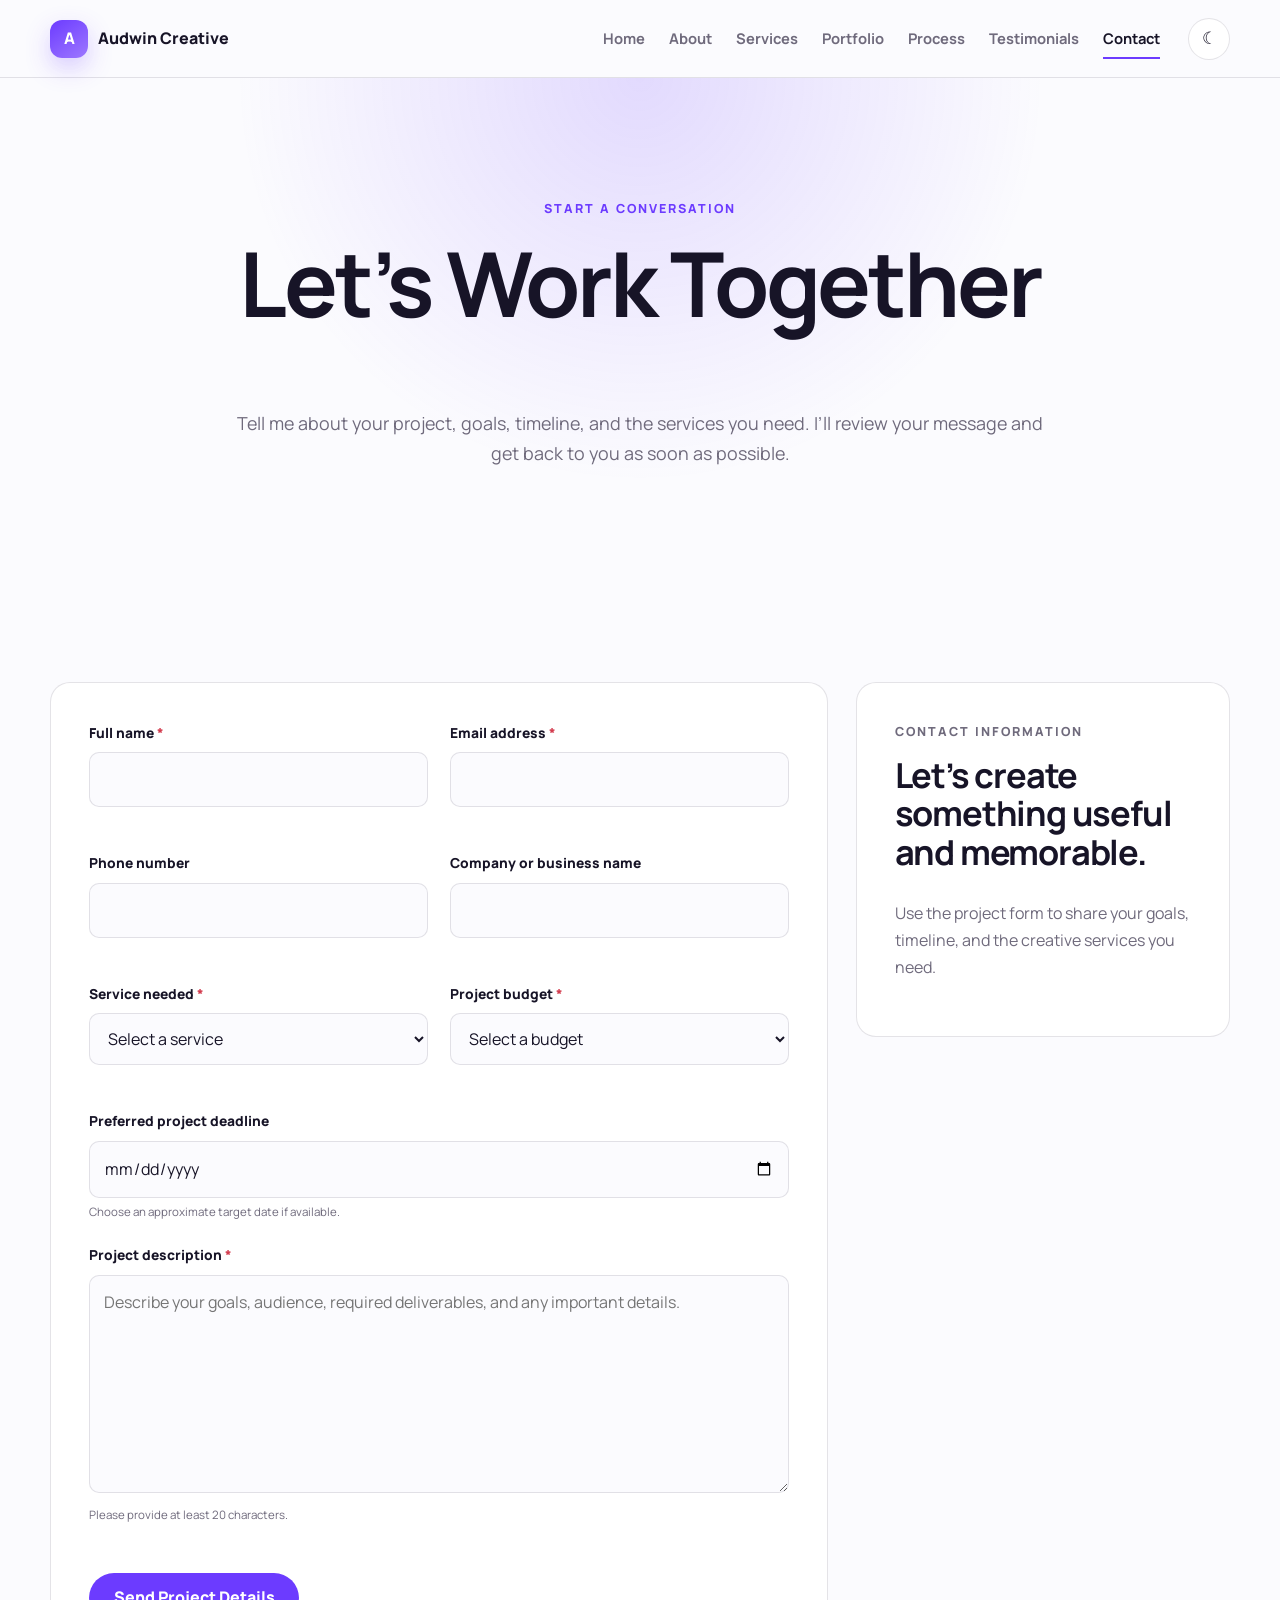
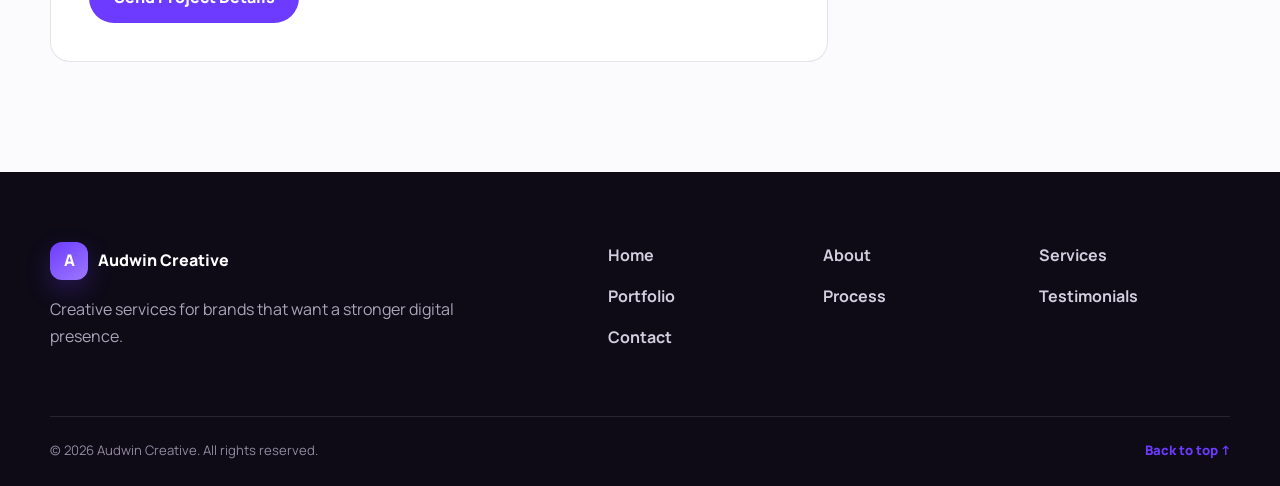
==== contact.html @ 1a660b97 "Add files via upload" ====
<!DOCTYPE html>

<html lang="en">
<head>
<meta charset="utf-8"/>
<meta content="width=device-width, initial-scale=1.0" name="viewport"/>
<meta content="Contact Audwin Mocorro for web development, WordPress, UI/UX design, graphic design, social media management or video editing projects." name="description"/>
<title>Contact Audwin Mocorro | Start a Creative Project</title>
<link href="https://fonts.googleapis.com" rel="preconnect"/>
<link crossorigin="" href="https://fonts.gstatic.com" rel="preconnect"/>
<link href="https://fonts.googleapis.com/css2?family=Manrope:wght@400;500;600;700;800&amp;family=Playfair+Display:wght@600;700&amp;display=swap" rel="stylesheet"/>
<link href="style.css" rel="stylesheet"/>
<script defer="" src="script.js"></script>
<meta content="index, follow, max-image-preview:large, max-snippet:-1, max-video-preview:-1" name="robots"/><link href="https://audwinportfolio.online/contact.html" rel="canonical"/><meta content="website" property="og:type"/><meta content="Audwin Mocorro Portfolio" property="og:site_name"/><meta content="Contact Audwin Mocorro | Start a Creative Project" property="og:title"/><meta content="Contact Audwin Mocorro for web development, WordPress, UI/UX design, graphic design, social media management or video editing projects." property="og:description"/><meta content="https://audwinportfolio.online/contact.html" property="og:url"/><meta content="summary_large_image" name="twitter:card"/><meta content="Contact Audwin Mocorro | Start a Creative Project" name="twitter:title"/><meta content="Contact Audwin Mocorro for web development, WordPress, UI/UX design, graphic design, social media management or video editing projects." name="twitter:description"/><script type="application/ld+json">{"@context": "https://schema.org", "@type": "WebPage", "name": "Contact Audwin Mocorro | Start a Creative Project", "description": "Contact Audwin Mocorro for web development, WordPress, UI/UX design, graphic design, social media management or video editing projects.", "url": "https://audwinportfolio.online/contact.html", "isPartOf": {"@type": "WebSite", "url": "https://audwinportfolio.online/", "name": "Audwin Mocorro Portfolio"}}</script></head>
<body data-page="contact">
<div aria-hidden="true" class="scroll-progress"><span></span></div>
<header class="site-header"><div class="container nav-wrap"><a class="brand" href="index.html"><span class="brand-mark">A</span><span>Audwin Creative</span></a><button aria-controls="site-navigation" aria-expanded="false" aria-label="Open navigation" class="nav-toggle" type="button"><span></span><span></span><span></span></button><nav aria-label="Primary navigation" class="site-nav" id="site-navigation"><a data-nav="home" href="index.html">Home</a><a href="index.html#about">About</a><a href="index.html#services">Services</a><a href="index.html#portfolio">Portfolio</a><a data-nav="process" href="process.html">Process</a><a data-nav="testimonials" href="testimonials.html">Testimonials</a><a data-nav="contact" href="contact.html">Contact</a></nav><button aria-label="Switch color theme" class="theme-toggle" type="button"><span aria-hidden="true" class="theme-icon">☾</span></button></div></header>
<main>
<section class="page-header page-enter"><div class="container narrow reveal"><p class="eyebrow">Start a Conversation</p><h1>Let’s Work Together</h1><p>Tell me about your project, goals, timeline, and the services you need. I’ll review your message and get back to you as soon as possible.</p></div></section>
<section class="section"><div class="container contact-layout">
<div class="card contact-form-card reveal">
<!-- Replace this form action with Formspree, EmailJS, your backend, or another form service -->
<form action="#" id="contact-form" method="post" novalidate="">
<div aria-live="polite" class="form-status" id="form-status" role="status"></div>
<div class="form-grid">
<div class="form-group"><label for="full-name">Full name <span aria-hidden="true">*</span></label><input aria-describedby="full-name-error" autocomplete="name" id="full-name" name="fullName" required="" type="text"/><small class="error-message" id="full-name-error"></small></div>
<div class="form-group"><label for="email">Email address <span aria-hidden="true">*</span></label><input aria-describedby="email-error" autocomplete="email" id="email" name="email" required="" type="email"/><small class="error-message" id="email-error"></small></div>
<div class="form-group"><label for="phone">Phone number</label><input aria-describedby="phone-error" autocomplete="tel" id="phone" name="phone" type="tel"/><small class="error-message" id="phone-error"></small></div>
<div class="form-group"><label for="company">Company or business name</label><input autocomplete="organization" id="company" name="company" type="text"/></div>
<div class="form-group"><label for="service">Service needed <span aria-hidden="true">*</span></label><select aria-describedby="service-error" id="service" name="service" required=""><option value="">Select a service</option><option>Web Development</option><option>UI/UX Design</option><option>Graphic Design</option><option>Social Media Management</option><option>Video Editing</option><option>Multiple Services</option><option>Other</option></select><small class="error-message" id="service-error"></small></div>
<div class="form-group"><label for="budget">Project budget <span aria-hidden="true">*</span></label><select aria-describedby="budget-error" id="budget" name="budget" required=""><option value="">Select a budget</option><option>Less than $500</option><option>$500–$1,000</option><option>$1,000–$2,500</option><option>$2,500–$5,000</option><option>More than $5,000</option><option>Not sure yet</option></select><small class="error-message" id="budget-error"></small></div>
<div class="form-group form-full"><label for="deadline">Preferred project deadline</label><input aria-describedby="deadline-help" id="deadline" name="deadline" type="date"/><small class="field-help" id="deadline-help">Choose an approximate target date if available.</small></div>
<div class="form-group form-full"><label for="description">Project description <span aria-hidden="true">*</span></label><textarea aria-describedby="description-error description-help" id="description" minlength="20" name="description" placeholder="Describe your goals, audience, required deliverables, and any important details." required="" rows="7"></textarea><small class="field-help" id="description-help">Please provide at least 20 characters.</small><small class="error-message" id="description-error"></small></div>
</div>
<button class="btn btn-primary submit-btn" type="submit"><span class="submit-label">Send Project Details</span><span aria-hidden="true" class="loading-label"><span class="spinner"></span> Sending...</span></button>
</form>
</div>
<aside class="card contact-panel reveal">
<p class="eyebrow">Contact Information</p><h2>Let’s create something useful and memorable.</h2><p>Use the project form to share your goals, timeline, and the creative services you need.</p>
<!-- Replace all dummy contact details below with your real information -->


</aside>
</div></section>
</main>
<footer class="site-footer"><div class="container footer-grid"><div><a class="brand footer-brand" href="index.html"><span class="brand-mark">A</span><span>Audwin Creative</span></a><p>Creative services for brands that want a stronger digital presence.</p></div><nav aria-label="Footer navigation" class="footer-links"><a href="index.html">Home</a><a href="index.html#about">About</a><a href="index.html#services">Services</a><a href="index.html#portfolio">Portfolio</a><a href="process.html">Process</a><a href="testimonials.html">Testimonials</a><a href="contact.html">Contact</a></nav></div><div class="container footer-bottom"><span>© <span data-current-year=""></span> Audwin Creative. All rights reserved.</span><a class="text-link" href="#top">Back to top ↑</a></div></footer>
<button aria-label="Scroll to top" class="scroll-top" type="button">↑</button>
</body>
</html>
---- style.css ----
:root {
  --bg: #fbfbfe;
  --surface: #ffffff;
  --surface-alt: #f2efff;
  --text: #171427;
  --muted: #6f6a7c;
  --primary: #6c3bff;
  --primary-dark: #4f22d6;
  --accent: #b9ff2c;
  --border: rgba(35, 28, 58, 0.12);
  --shadow: 0 22px 60px rgba(54, 36, 108, 0.12);
  --radius-sm: 12px;
  --radius: 20px;
  --radius-lg: 32px;
  --container: 1180px;
  --header-height: 78px;
  --transition: 220ms ease;
}

[data-theme="dark"] {
  /* Main colors */
  --bg: #0d0a17;
  --surface: #171222;
  --surface-alt: #211a32;

  /* Text colors */
  --text: #f8f6ff;
  --muted: #b9b2c9;

  /* Brand colors */
  --primary: #8b5cf6;
  --primary-dark: #7c3aed;
  --accent: #b9ff2c;

  /* Borders and shadows */
  --border: rgba(255, 255, 255, 0.12);
  --shadow: 0 24px 70px rgba(0, 0, 0, 0.45);

  color-scheme: dark;
}

* { box-sizing: border-box; }
html { scroll-behavior: smooth; scroll-padding-top: calc(var(--header-height) + 20px); }
body { margin: 0; font-family: "Manrope", sans-serif; color: var(--text); background: var(--bg); line-height: 1.7; transition: background var(--transition), color var(--transition); }
body.nav-open { overflow: hidden; }
img, video { display: block; max-width: 100%; }
a { color: inherit; text-decoration: none; }
button, input, select, textarea { font: inherit; }
button { cursor: pointer; }
h1, h2, h3, p { margin-top: 0; }
h1, h2 { letter-spacing: -0.035em; line-height: 1.12; }
h1 { font-size: clamp(3rem, 7vw, 6rem); }
h2 { font-size: clamp(2rem, 4vw, 3.7rem); }
h3 { line-height: 1.3; }

.visit-website-btn{
  display:inline-block;
  margin-top:15px;
  padding:12px 20px;
  background:#6c3bff;
  color:#fff;
  text-decoration:none;
  border-radius:8px;
  font-weight:600;
  transition:.3s;
}

.visit-website-btn:hover{
  background:#5a2fe0;
  transform:translateY(-2px);
}

.container { width: min(var(--container), calc(100% - 40px)); margin-inline: auto; }
.narrow { max-width: 830px; }
.section { padding: 110px 0; }
.section-muted { background: var(--surface-alt); }
.card { background: var(--surface); border: 1px solid var(--border); border-radius: var(--radius); box-shadow: var(--shadow); }
.eyebrow { margin-bottom: 14px; color: var(--primary); font-size: .78rem; font-weight: 800; letter-spacing: .16em; text-transform: uppercase; }
.section-heading { max-width: 760px; margin-bottom: 52px; }
.section-heading.centered { margin-inline: auto; text-align: center; }
.section-heading p:last-child { color: var(--muted); font-size: 1.05rem; }
.button-row { display: flex; gap: 14px; flex-wrap: wrap; margin-top: 32px; }
.btn { display: inline-flex; align-items: center; justify-content: center; min-height: 50px; padding: 0 22px; border: 1px solid transparent; border-radius: 999px; font-weight: 800; transition: transform var(--transition), background var(--transition), border var(--transition); }
.btn:hover { transform: translateY(-2px); }
.btn-primary { color: #fff; background: var(--primary); }
.btn-primary:hover { background: var(--primary-dark); }
.btn-secondary { background: var(--surface); border-color: var(--border); }
.btn-secondary:hover { border-color: var(--primary); }
.btn-light { color: #24164d; background: #fff; }
.text-link { color: var(--primary); font-weight: 800; }

.scroll-progress { position: fixed; inset: 0 0 auto; z-index: 1000; height: 3px; background: transparent; }
.scroll-progress span { display: block; width: 0; height: 100%; background: linear-gradient(90deg, var(--primary), var(--accent)); }
.site-header { position: sticky; top: 0; z-index: 900; height: var(--header-height); background: color-mix(in srgb, var(--bg) 87%, transparent); border-bottom: 1px solid var(--border); backdrop-filter: blur(18px); }
.nav-wrap { display: flex; align-items: center; height: 100%; gap: 28px; }
.brand { display: inline-flex; align-items: center; gap: 10px; font-weight: 800; white-space: nowrap; }
.brand-mark { display: grid; place-items: center; width: 38px; aspect-ratio: 1; color: #fff; background: linear-gradient(145deg, var(--primary), #9d78ff); border-radius: 12px; box-shadow: 0 10px 24px rgba(108, 59, 255, .25); }
.site-nav { display: flex; align-items: center; gap: 24px; margin-left: auto; }
.site-nav a { position: relative; color: var(--muted); font-size: .92rem; font-weight: 700; }
.site-nav a::after { content: ""; position: absolute; left: 0; right: 100%; bottom: -8px; height: 2px; background: var(--primary); transition: right var(--transition); }
.site-nav a:hover, .site-nav a.active { color: var(--text); }
.site-nav a:hover::after, .site-nav a.active::after { right: 0; }
.theme-toggle, .nav-toggle { display: grid; place-items: center; border: 1px solid var(--border); background: var(--surface); color: var(--text); }
.theme-toggle { width: 42px; height: 42px; border-radius: 50%; font-size: 1.05rem; }
.nav-toggle { display: none; width: 44px; height: 44px; margin-left: auto; border-radius: 12px; }
.nav-toggle span { width: 20px; height: 2px; margin: 2px 0; background: currentColor; transition: transform var(--transition), opacity var(--transition); }

.hero { min-height: calc(100vh - var(--header-height)); display: grid; align-items: center; overflow: hidden; }
.hero-grid { display: grid; grid-template-columns: 1.05fr .95fr; gap: 80px; align-items: center; }
.hero .hero-title { font-size: clamp(2.35rem, 5vw, 4.6rem); }
.hero .hero-title span { color: var(--primary); }
.hero-text { max-width: 680px; color: var(--muted); font-size: 1.12rem; }
.hero-stats { display: grid; grid-template-columns: repeat(3, 1fr); gap: 18px; margin-top: 44px; }
.hero-stats div { padding-top: 18px; border-top: 1px solid var(--border); }
.hero-stats strong, .hero-stats span { display: block; }
.hero-stats strong { font-size: 1.7rem; }
.hero-stats span { color: var(--muted); font-size: .82rem; }
.workspace-card { position: relative; padding: 15px; background: var(--surface); border: 1px solid var(--border); border-radius: var(--radius-lg); box-shadow: 0 40px 90px rgba(64, 37, 155, .22); transform: rotate(2deg); }
.workspace-top { display: flex; gap: 7px; padding: 4px 4px 14px; }
.workspace-top span { width: 9px; aspect-ratio: 1; border-radius: 50%; background: #d7d2e2; }
.workspace-screen { height: 520px; overflow: hidden; border-radius: 22px; background: #251750; }
.workspace-screen img { width: 100%; height: 100%; object-fit: cover; }
.floating-badge { position: absolute; padding: 10px 14px; color: #fff; background: #211641; border: 1px solid rgba(255,255,255,.15); border-radius: 999px; font-size: .78rem; font-weight: 800; box-shadow: var(--shadow); }
.badge-one { top: 17%; left: -38px; }.badge-two { top: 46%; right: -30px; }.badge-three { bottom: 12%; left: -22px; color: #251844; background: var(--accent); }

.split-layout { display: grid; grid-template-columns: .85fr 1.15fr; gap: 100px; align-items: start; }
.about-copy p { color: var(--muted); font-size: 1.08rem; }
.service-grid { display: grid; grid-template-columns: repeat(5, 1fr); gap: 18px; }
.service-card { padding: 28px; box-shadow: none; transition: transform var(--transition), box-shadow var(--transition); }
.service-card:hover { transform: translateY(-7px); box-shadow: var(--shadow); }
.service-icon { display: grid; place-items: center; width: 48px; height: 48px; margin-bottom: 48px; color: var(--primary); background: var(--surface-alt); border-radius: 14px; font-weight: 800; }
.service-card p { color: var(--muted); font-size: .9rem; }
.service-card a { color: var(--primary); font-size: .86rem; font-weight: 800; }

.portfolio-section { padding: 85px 0; border-bottom: 1px solid var(--border); }
.portfolio-section:last-child { border-bottom: 0; }
.portfolio-heading { display: flex; align-items: end; justify-content: space-between; gap: 30px; margin-bottom: 30px; }
.portfolio-heading p { max-width: 520px; color: var(--muted); }
.project-grid { display: grid; grid-template-columns: repeat(3, 1fr); gap: 24px; }
.project-card { overflow: hidden; box-shadow: none; }
.project-card[hidden] { display: none; }
.project-media { position: relative; aspect-ratio: 4/3; overflow: hidden; background: #e8e4f5; }
.project-media img, .project-media video { width: 100%; height: 100%; object-fit: cover; transition: transform .5s ease; }
.project-card:hover .project-media img { transform: scale(1.045); }
.play-overlay { position: absolute; inset: 0; display: grid; place-items: center; color: #fff; background: linear-gradient(transparent, rgba(0,0,0,.25)); font-size: 3rem; pointer-events: none; }
.video-fallback { position: absolute; inset: auto 12px 12px; padding: 8px 10px; color: #fff; background: rgba(20,14,39,.82); border-radius: 8px; font-size: .72rem; }
.project-copy { display: flex; justify-content: space-between; gap: 20px; align-items: end; padding: 22px; }
.project-copy h3 { margin-bottom: 5px; }
.project-copy p { margin-bottom: 0; color: var(--muted); font-size: .83rem; }
.project-open { flex: 0 0 auto; width: 42px; height: 42px; border: 1px solid var(--border); border-radius: 50%; color: var(--text); background: var(--surface); }
.view-more-wrap { margin-top: 34px; text-align: center; }

.skills-grid { display: flex; flex-wrap: wrap; justify-content: center; gap: 12px; }
.skills-grid span { padding: 11px 16px; background: var(--surface); border: 1px solid var(--border); border-radius: 999px; font-weight: 700; box-shadow: 0 8px 30px rgba(35,28,58,.05); }
.feature-grid { display: grid; grid-template-columns: repeat(4, 1fr); gap: 22px; }
.feature-card { padding: 30px; box-shadow: none; }
.feature-card > span { color: var(--primary); font-weight: 800; }
.feature-card p { margin-bottom: 0; color: var(--muted); }
.preview-grid { display: grid; grid-template-columns: repeat(3, 1fr); gap: 22px; }
.preview-card { padding: 34px; box-shadow: none; }
.preview-card h3 { min-height: 82px; font-size: 1.4rem; }
.cta-section { padding-top: 30px; }
.cta-box { display: flex; align-items: center; justify-content: space-between; gap: 30px; padding: 58px; color: #fff; background: radial-gradient(circle at 85% 10%, rgba(185,255,44,.32), transparent 26%), linear-gradient(135deg, #32147d, #6c3bff); border-radius: var(--radius-lg); box-shadow: 0 35px 80px rgba(77,42,188,.28); }
.cta-box .eyebrow { color: var(--accent); }.cta-box h2 { max-width: 780px; margin-bottom: 0; }

.page-header { padding: 120px 0 85px; text-align: center; background: radial-gradient(circle at 50% 0, rgba(108,59,255,.17), transparent 50%); }
.page-header p:last-child { color: var(--muted); font-size: 1.12rem; }
.process-timeline { position: relative; max-width: 980px; margin: 0 auto; }
.process-timeline::before { content: ""; position: absolute; top: 0; bottom: 0; left: 49px; width: 2px; background: linear-gradient(var(--primary), var(--accent)); }
.timeline-item { position: relative; display: grid; grid-template-columns: 100px 1fr; gap: 30px; margin-bottom: 34px; }
.timeline-marker { position: relative; z-index: 1; display: grid; place-items: start center; padding-top: 30px; }
.timeline-marker span { display: grid; place-items: center; width: 58px; height: 58px; color: #fff; background: var(--primary); border: 8px solid var(--bg); border-radius: 50%; font-size: .78rem; font-weight: 800; }
.timeline-card { display: grid; grid-template-columns: 76px 1fr; gap: 24px; padding: 34px; box-shadow: none; }
.process-icon { display: grid; place-items: center; width: 62px; height: 62px; color: var(--primary); background: var(--surface-alt); border-radius: 18px; font-size: 1.2rem; font-weight: 800; }
.phase-label { margin-bottom: 7px; color: var(--primary); font-size: .75rem; font-weight: 800; text-transform: uppercase; letter-spacing: .1em; }
.timeline-card h2 { margin-bottom: 12px; font-size: 2rem; }.timeline-card p { color: var(--muted); }
.timeline-card dl { display: grid; grid-template-columns: 1fr 1fr; gap: 14px; margin: 24px 0 0; }
.timeline-card dl div { padding: 16px; background: var(--surface-alt); border-radius: var(--radius-sm); }
.timeline-card dt { color: var(--muted); font-size: .72rem; font-weight: 800; text-transform: uppercase; }.timeline-card dd { margin: 3px 0 0; font-weight: 700; }

.filter-bar { display: flex; flex-wrap: wrap; justify-content: center; gap: 10px; margin-bottom: 38px; }
.filter-btn { padding: 10px 16px; color: var(--muted); background: var(--surface); border: 1px solid var(--border); border-radius: 999px; font-size: .82rem; font-weight: 800; }
.filter-btn.active, .filter-btn:hover { color: #fff; background: var(--primary); border-color: var(--primary); }
.testimonial-grid { display: grid; grid-template-columns: repeat(2, 1fr); gap: 24px; }
.testimonial-card { padding: 30px; box-shadow: none; transition: opacity var(--transition), transform var(--transition); }
.testimonial-card[hidden] { display: none; }
.testimonial-head { display: flex; align-items: center; gap: 16px; }
.testimonial-head img { width: 62px; height: 62px; object-fit: cover; border-radius: 50%; }
.testimonial-head h2 { margin-bottom: 2px; font-size: 1.15rem; }.testimonial-head p, .testimonial-head span { margin: 0; color: var(--muted); font-size: .78rem; }
.rating { margin: 24px 0 14px; color: #f5b800; letter-spacing: .12em; }
.testimonial-card blockquote { margin: 0; font-family: "Playfair Display", serif; font-size: 1.2rem; line-height: 1.65; }
.testimonial-meta { display: flex; justify-content: space-between; gap: 10px; margin-top: 24px; padding-top: 18px; border-top: 1px solid var(--border); color: var(--muted); font-size: .75rem; font-weight: 800; text-transform: uppercase; }

.contact-layout { display: grid; grid-template-columns: 1.35fr .65fr; gap: 28px; align-items: start; }
.contact-form-card, .contact-panel { padding: 38px; box-shadow: none; }
.form-grid { display: grid; grid-template-columns: repeat(2, 1fr); gap: 22px; }
.form-full { grid-column: 1/-1; }
.form-group label { display: block; margin-bottom: 8px; font-size: .86rem; font-weight: 800; }
.form-group label span { color: #d33c4e; }
.form-group input, .form-group select, .form-group textarea { width: 100%; padding: 13px 14px; color: var(--text); background: var(--bg); border: 1px solid var(--border); border-radius: 10px; outline: none; transition: border var(--transition), box-shadow var(--transition); }
.form-group textarea { resize: vertical; }
.form-group input:focus, .form-group select:focus, .form-group textarea:focus { border-color: var(--primary); box-shadow: 0 0 0 4px rgba(108,59,255,.12); }
.form-group .invalid { border-color: #d33c4e; }
.error-message { display: block; min-height: 18px; margin-top: 4px; color: #d33c4e; font-size: .74rem; }
.field-help { display: block; margin-top: 4px; color: var(--muted); font-size: .72rem; }
.form-status { display: none; margin-bottom: 22px; padding: 14px 16px; border-radius: 10px; font-size: .88rem; }
.form-status.success { display: block; color: #14532d; background: #dcfce7; border: 1px solid #86efac; }
.form-status.error { display: block; color: #7f1d1d; background: #fee2e2; border: 1px solid #fca5a5; }
.submit-btn { min-width: 210px; margin-top: 26px; border: 0; }
.loading-label { display: none; align-items: center; gap: 8px; }.is-loading .submit-label { display: none; }.is-loading .loading-label { display: inline-flex; }
.spinner { width: 16px; height: 16px; border: 2px solid rgba(255,255,255,.45); border-top-color: #fff; border-radius: 50%; animation: spin .7s linear infinite; }
.contact-panel { position: sticky; top: calc(var(--header-height) + 24px); }
.contact-panel h2 { font-size: 2.15rem; }.contact-panel > p { color: var(--muted); }
.contact-list { margin: 30px 0; padding: 0; list-style: none; }
.contact-list li { padding: 16px 0; border-bottom: 1px solid var(--border); }
.contact-list span { display: block; color: var(--muted); font-size: .72rem; font-weight: 800; text-transform: uppercase; }.contact-list p { margin: 3px 0 0; }
.social-links { display: flex; flex-wrap: wrap; gap: 9px; }.social-links a { padding: 8px 11px; background: var(--surface-alt); border-radius: 8px; font-size: .75rem; font-weight: 800; }

.site-footer { padding: 70px 0 24px; background: #0e0b17; color: #fff; }
.footer-grid { display: grid; grid-template-columns: 1fr 1.3fr; gap: 80px; align-items: start; }
.footer-brand { margin-bottom: 16px; }.footer-grid p { max-width: 420px; color: #aaa4b8; }
.footer-links { display: grid; grid-template-columns: repeat(3, 1fr); gap: 14px 24px; }.footer-links a { color: #d3cede; font-weight: 700; }
.footer-bottom { display: flex; justify-content: space-between; gap: 20px; margin-top: 50px; padding-top: 22px; color: #918a9f; border-top: 1px solid rgba(255,255,255,.1); font-size: .82rem; }
.scroll-top { position: fixed; right: 22px; bottom: 22px; z-index: 800; width: 46px; height: 46px; color: #fff; background: var(--primary); border: 0; border-radius: 50%; opacity: 0; visibility: hidden; transform: translateY(10px); transition: all var(--transition); box-shadow: var(--shadow); }.scroll-top.visible { opacity: 1; visibility: visible; transform: translateY(0); }

.modal { position: fixed; inset: 0; z-index: 1100; display: none; place-items: center; padding: 20px; }.modal.open { display: grid; }
.modal-backdrop { position: absolute; inset: 0; background: rgba(8,5,16,.78); backdrop-filter: blur(8px); }
.modal-panel { position: relative; z-index: 1; width: min(900px, 100%); max-height: 90vh; overflow: auto; background: var(--surface); border-radius: var(--radius); box-shadow: 0 40px 100px rgba(0,0,0,.35); }
.modal-close { position: absolute; top: 14px; right: 14px; z-index: 2; width: 42px; height: 42px; color: #fff; background: rgba(16,13,29,.7); border: 0; border-radius: 50%; font-size: 1.5rem; }
#modal-media { background: #1c1531; }.modal-media-image, .modal-media-video { width: 100%; max-height: 520px; object-fit: cover; }.modal-copy { padding: 32px; }.modal-copy h2 { font-size: 2.5rem; }.modal-copy p:last-child { color: var(--muted); }

.reveal { opacity: 0; transform: translateY(26px); transition: opacity .65s ease, transform .65s ease; }.reveal.visible { opacity: 1; transform: none; }
.page-enter { animation: pageEnter .55s ease both; }
@keyframes pageEnter { from { opacity: 0; transform: translateY(14px); } to { opacity: 1; transform: none; } }
@keyframes spin { to { transform: rotate(360deg); } }

@media (max-width: 1050px) {
  .nav-toggle { display: grid; }
  .site-nav { position: fixed; inset: var(--header-height) 0 auto; display: grid; gap: 0; margin: 0; padding: 18px 20px 30px; background: var(--surface); border-bottom: 1px solid var(--border); box-shadow: var(--shadow); transform: translateY(-130%); visibility: hidden; transition: transform .3s ease, visibility .3s ease; }
  .site-nav.open { transform: translateY(0); visibility: visible; }.site-nav a { padding: 14px; }.site-nav a::after { display: none; }
  .nav-open .nav-toggle span:nth-child(1) { transform: translateY(6px) rotate(45deg); }.nav-open .nav-toggle span:nth-child(2) { opacity: 0; }.nav-open .nav-toggle span:nth-child(3) { transform: translateY(-6px) rotate(-45deg); }
  .hero-grid { grid-template-columns: 1fr; }.hero-visual { max-width: 720px; }.workspace-screen { height: 460px; }
  .service-grid { grid-template-columns: repeat(3, 1fr); }.feature-grid { grid-template-columns: repeat(2, 1fr); }.contact-layout { grid-template-columns: 1fr; }.contact-panel { position: static; }
}

@media (max-width: 760px) {
  .container { width: min(100% - 28px, var(--container)); }.section { padding: 78px 0; } h1 { font-size: clamp(2.7rem, 14vw, 4.5rem); }
  .hero { min-height: auto; padding-top: 90px; }.hero-grid { gap: 55px; }.hero-stats { grid-template-columns: 1fr; }.workspace-screen { height: 360px; }.floating-badge { display: none; }
  .split-layout, .footer-grid { grid-template-columns: 1fr; gap: 30px; }.service-grid, .project-grid, .preview-grid, .testimonial-grid { grid-template-columns: 1fr; }.service-icon { margin-bottom: 28px; }
  .portfolio-heading { display: block; }.feature-grid { grid-template-columns: 1fr; }.cta-box { display: block; padding: 38px 28px; }.cta-box .btn { margin-top: 28px; }
  .page-header { padding: 90px 0 60px; }.process-timeline::before { left: 24px; }.timeline-item { grid-template-columns: 50px 1fr; gap: 12px; }.timeline-marker { padding-top: 24px; }.timeline-marker span { width: 48px; height: 48px; border-width: 6px; }.timeline-card { grid-template-columns: 1fr; padding: 24px; }.timeline-card dl { grid-template-columns: 1fr; }
  .form-grid { grid-template-columns: 1fr; }.form-full { grid-column: auto; }.contact-form-card, .contact-panel { padding: 24px; }.footer-links { grid-template-columns: repeat(2, 1fr); }.footer-bottom { flex-direction: column; }
}

@media (prefers-reduced-motion: reduce) {
  *, *::before, *::after { scroll-behavior: auto !important; animation-duration: .01ms !important; animation-iteration-count: 1 !important; transition-duration: .01ms !important; }
  .reveal { opacity: 1; transform: none; }
}

/* Enhanced project gallery modal */
body.modal-open { overflow: hidden; }
.modal-panel { width: min(1040px, 100%); }
.modal-gallery { position: relative; background: #1c1531; overflow: hidden; }
#modal-media { min-height: 360px; display: grid; place-items: center; transition: opacity .18s ease, transform .18s ease; }
#modal-media.is-changing { opacity: .2; transform: scale(.99); }
.modal-media-image, .modal-media-video { display: block; width: 100%; max-height: 620px; object-fit: contain; background: #1c1531; cursor: zoom-in; }
.gallery-arrow, .gallery-zoom { position: absolute; z-index: 3; border: 0; color: #fff; background: rgba(16,13,29,.72); backdrop-filter: blur(6px); box-shadow: 0 8px 24px rgba(0,0,0,.2); }
.gallery-arrow { top: 50%; width: 48px; height: 48px; border-radius: 50%; transform: translateY(-50%); font-size: 2rem; line-height: 1; }
.gallery-prev { left: 16px; }
.gallery-next { right: 16px; }
.gallery-zoom { right: 18px; bottom: 18px; width: 42px; height: 42px; border-radius: 50%; font-size: 1.35rem; }
.gallery-counter { position: absolute; left: 18px; bottom: 18px; z-index: 3; padding: 8px 12px; border-radius: 999px; color: #fff; background: rgba(16,13,29,.72); font-size: .82rem; font-weight: 700; letter-spacing: .08em; }
.modal-thumbnails { display: flex; gap: 10px; padding: 14px 18px; overflow-x: auto; background: #130f22; scrollbar-width: thin; }
.modal-thumbnail { flex: 0 0 82px; width: 82px; height: 58px; padding: 0; overflow: hidden; border: 2px solid transparent; border-radius: 10px; background: #2f2354; opacity: .62; }
.modal-thumbnail.active { border-color: var(--primary); opacity: 1; }
.modal-thumbnail img { width: 100%; height: 100%; object-fit: cover; }
.thumbnail-video { display: grid; place-items: center; width: 100%; height: 100%; color: #fff; }
.gallery-help { margin-top: 18px; font-size: .82rem; color: var(--muted); }
.image-zoom { position: fixed; inset: 0; z-index: 1200; display: none; place-items: center; padding: 28px; }
.image-zoom.open { display: grid; }
.zoom-backdrop { position: absolute; inset: 0; background: rgba(5,3,10,.94); }
.image-zoom img { position: relative; z-index: 1; max-width: min(1500px, 96vw); max-height: 92vh; object-fit: contain; border-radius: 10px; box-shadow: 0 30px 90px rgba(0,0,0,.5); }
.zoom-close { position: fixed; top: 18px; right: 18px; z-index: 2; width: 46px; height: 46px; border: 0; border-radius: 50%; color: #fff; background: rgba(255,255,255,.14); font-size: 1.7rem; }
.gallery-arrow:hover, .gallery-zoom:hover, .zoom-close:hover { background: var(--primary); }

@media (max-width: 640px) {
  .modal { padding: 8px; }
  .modal-panel { max-height: 96vh; border-radius: 18px; }
  #modal-media { min-height: 260px; }
  .modal-media-image, .modal-media-video { max-height: 56vh; }
  .gallery-arrow { width: 42px; height: 42px; }
  .gallery-prev { left: 8px; }
  .gallery-next { right: 8px; }
  .gallery-zoom { right: 10px; bottom: 10px; }
  .gallery-counter { left: 10px; bottom: 10px; }
  .modal-copy { padding: 24px 20px; }
  .modal-copy h2 { font-size: 2rem; }
}

@media (max-width: 700px) {
  .hero .hero-title { font-size: clamp(2.25rem, 12vw, 3.7rem); }
}
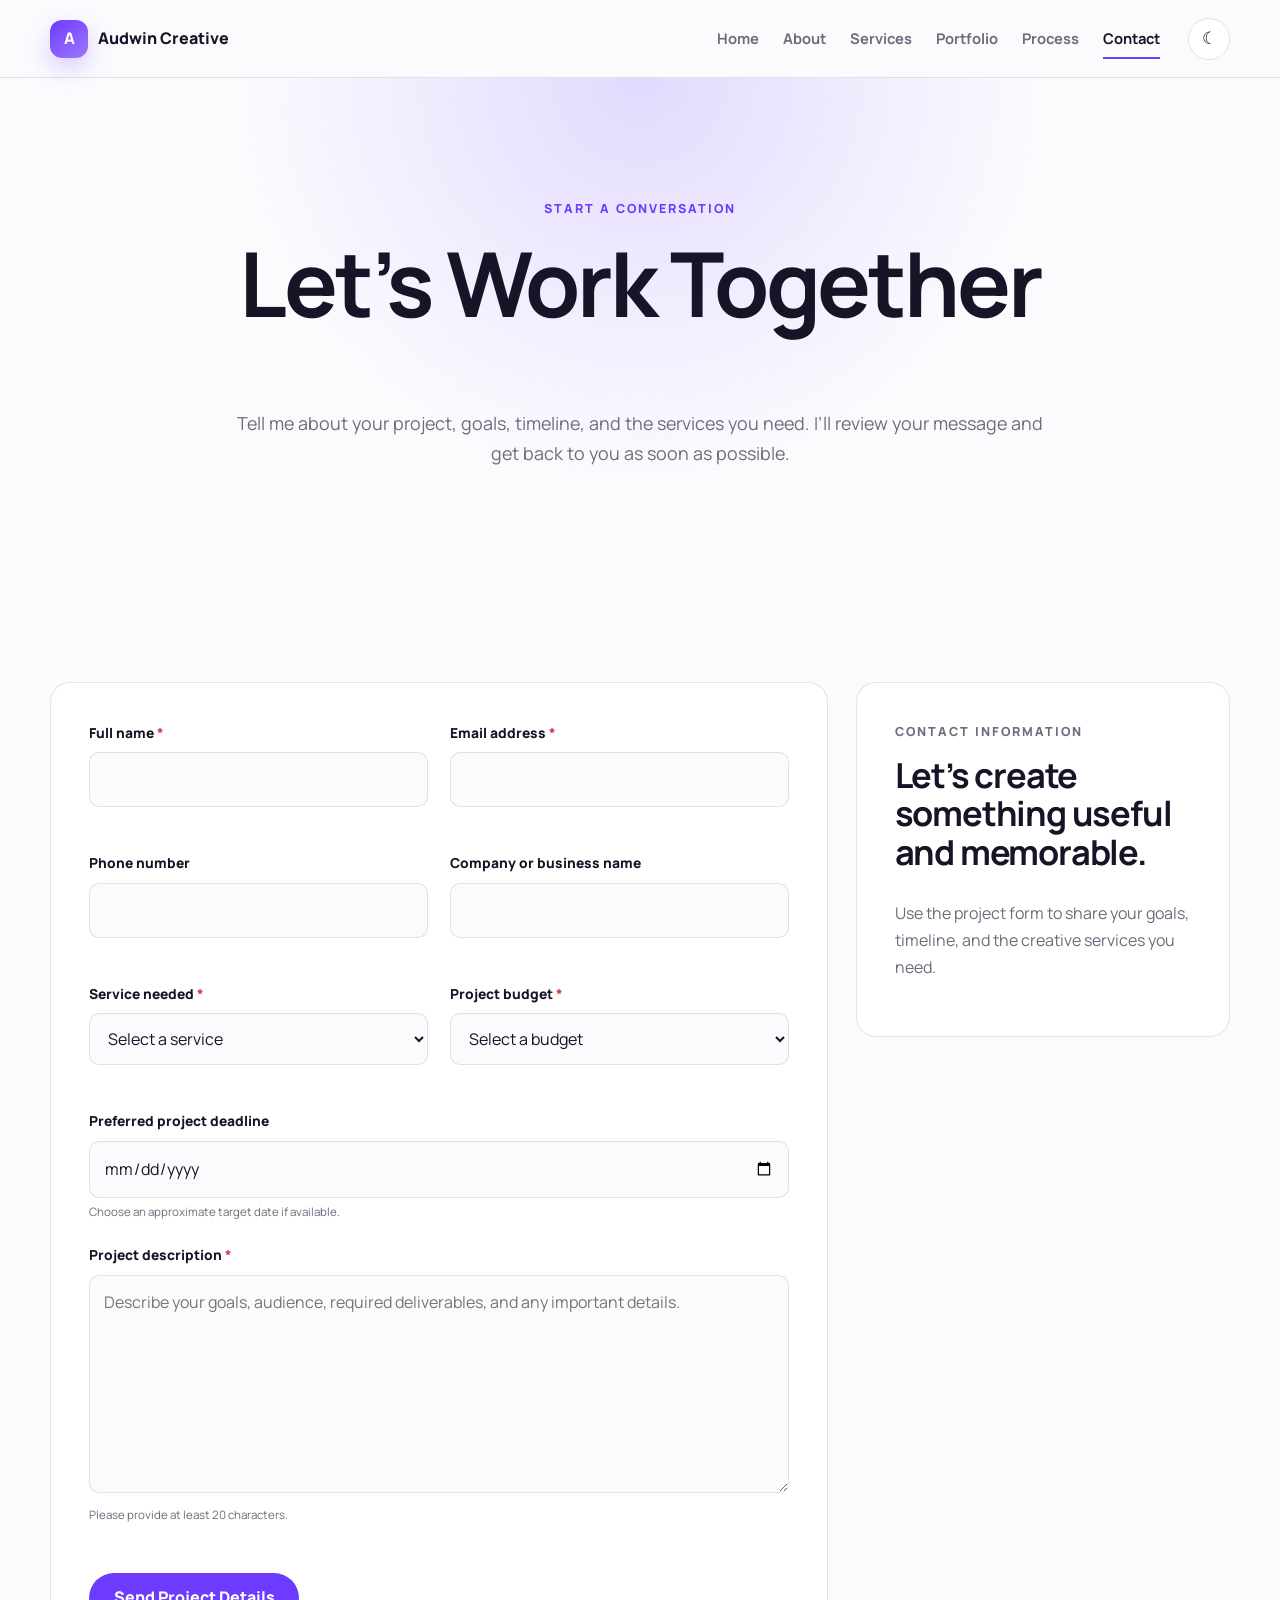
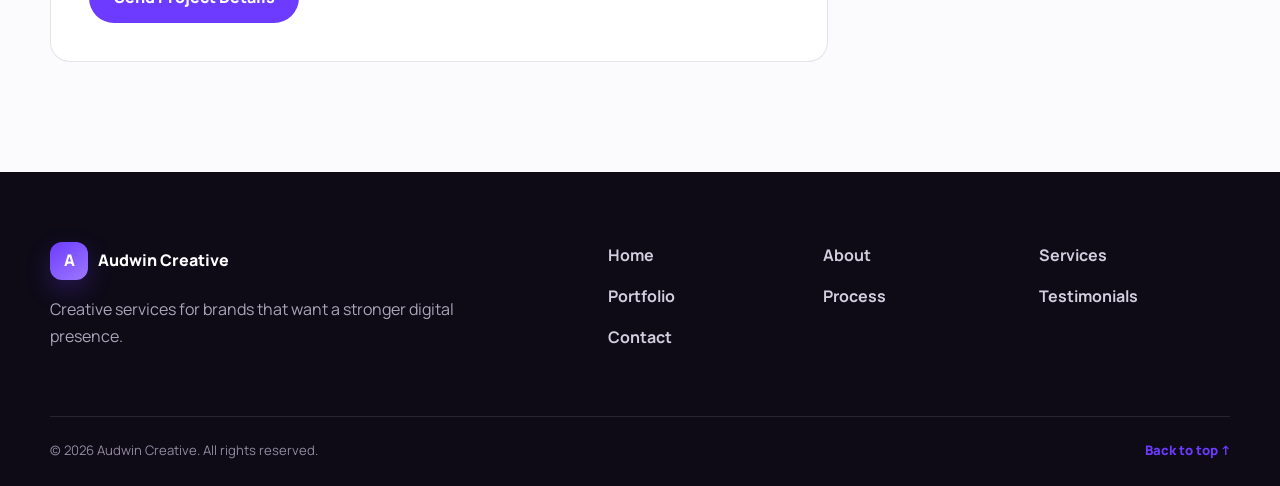
==== commit a0c2cdf6: "Update contact.html" ====
--- a/contact.html
+++ b/contact.html
@@ -14,7 +14,7 @@
 <meta content="index, follow, max-image-preview:large, max-snippet:-1, max-video-preview:-1" name="robots"/><link href="https://audwinportfolio.online/contact.html" rel="canonical"/><meta content="website" property="og:type"/><meta content="Audwin Mocorro Portfolio" property="og:site_name"/><meta content="Contact Audwin Mocorro | Start a Creative Project" property="og:title"/><meta content="Contact Audwin Mocorro for web development, WordPress, UI/UX design, graphic design, social media management or video editing projects." property="og:description"/><meta content="https://audwinportfolio.online/contact.html" property="og:url"/><meta content="summary_large_image" name="twitter:card"/><meta content="Contact Audwin Mocorro | Start a Creative Project" name="twitter:title"/><meta content="Contact Audwin Mocorro for web development, WordPress, UI/UX design, graphic design, social media management or video editing projects." name="twitter:description"/><script type="application/ld+json">{"@context": "https://schema.org", "@type": "WebPage", "name": "Contact Audwin Mocorro | Start a Creative Project", "description": "Contact Audwin Mocorro for web development, WordPress, UI/UX design, graphic design, social media management or video editing projects.", "url": "https://audwinportfolio.online/contact.html", "isPartOf": {"@type": "WebSite", "url": "https://audwinportfolio.online/", "name": "Audwin Mocorro Portfolio"}}</script></head>
 <body data-page="contact">
 <div aria-hidden="true" class="scroll-progress"><span></span></div>
-<header class="site-header"><div class="container nav-wrap"><a class="brand" href="index.html"><span class="brand-mark">A</span><span>Audwin Creative</span></a><button aria-controls="site-navigation" aria-expanded="false" aria-label="Open navigation" class="nav-toggle" type="button"><span></span><span></span><span></span></button><nav aria-label="Primary navigation" class="site-nav" id="site-navigation"><a data-nav="home" href="index.html">Home</a><a href="index.html#about">About</a><a href="index.html#services">Services</a><a href="index.html#portfolio">Portfolio</a><a data-nav="process" href="process.html">Process</a><a data-nav="testimonials" href="testimonials.html">Testimonials</a><a data-nav="contact" href="contact.html">Contact</a></nav><button aria-label="Switch color theme" class="theme-toggle" type="button"><span aria-hidden="true" class="theme-icon">☾</span></button></div></header>
+<header class="site-header"><div class="container nav-wrap"><a class="brand" href="index.html"><span class="brand-mark">A</span><span>Audwin Creative</span></a><button aria-controls="site-navigation" aria-expanded="false" aria-label="Open navigation" class="nav-toggle" type="button"><span></span><span></span><span></span></button><nav aria-label="Primary navigation" class="site-nav" id="site-navigation"><a data-nav="home" href="index.html">Home</a><a href="index.html#about">About</a><a href="index.html#services">Services</a><a href="index.html#portfolio">Portfolio</a><a data-nav="process" href="process.html">Process</a><a data-nav="contact" href="contact.html">Contact</a></nav><button aria-label="Switch color theme" class="theme-toggle" type="button"><span aria-hidden="true" class="theme-icon">☾</span></button></div></header>
 <main>
 <section class="page-header page-enter"><div class="container narrow reveal"><p class="eyebrow">Start a Conversation</p><h1>Let’s Work Together</h1><p>Tell me about your project, goals, timeline, and the services you need. I’ll review your message and get back to you as soon as possible.</p></div></section>
 <section class="section"><div class="container contact-layout">
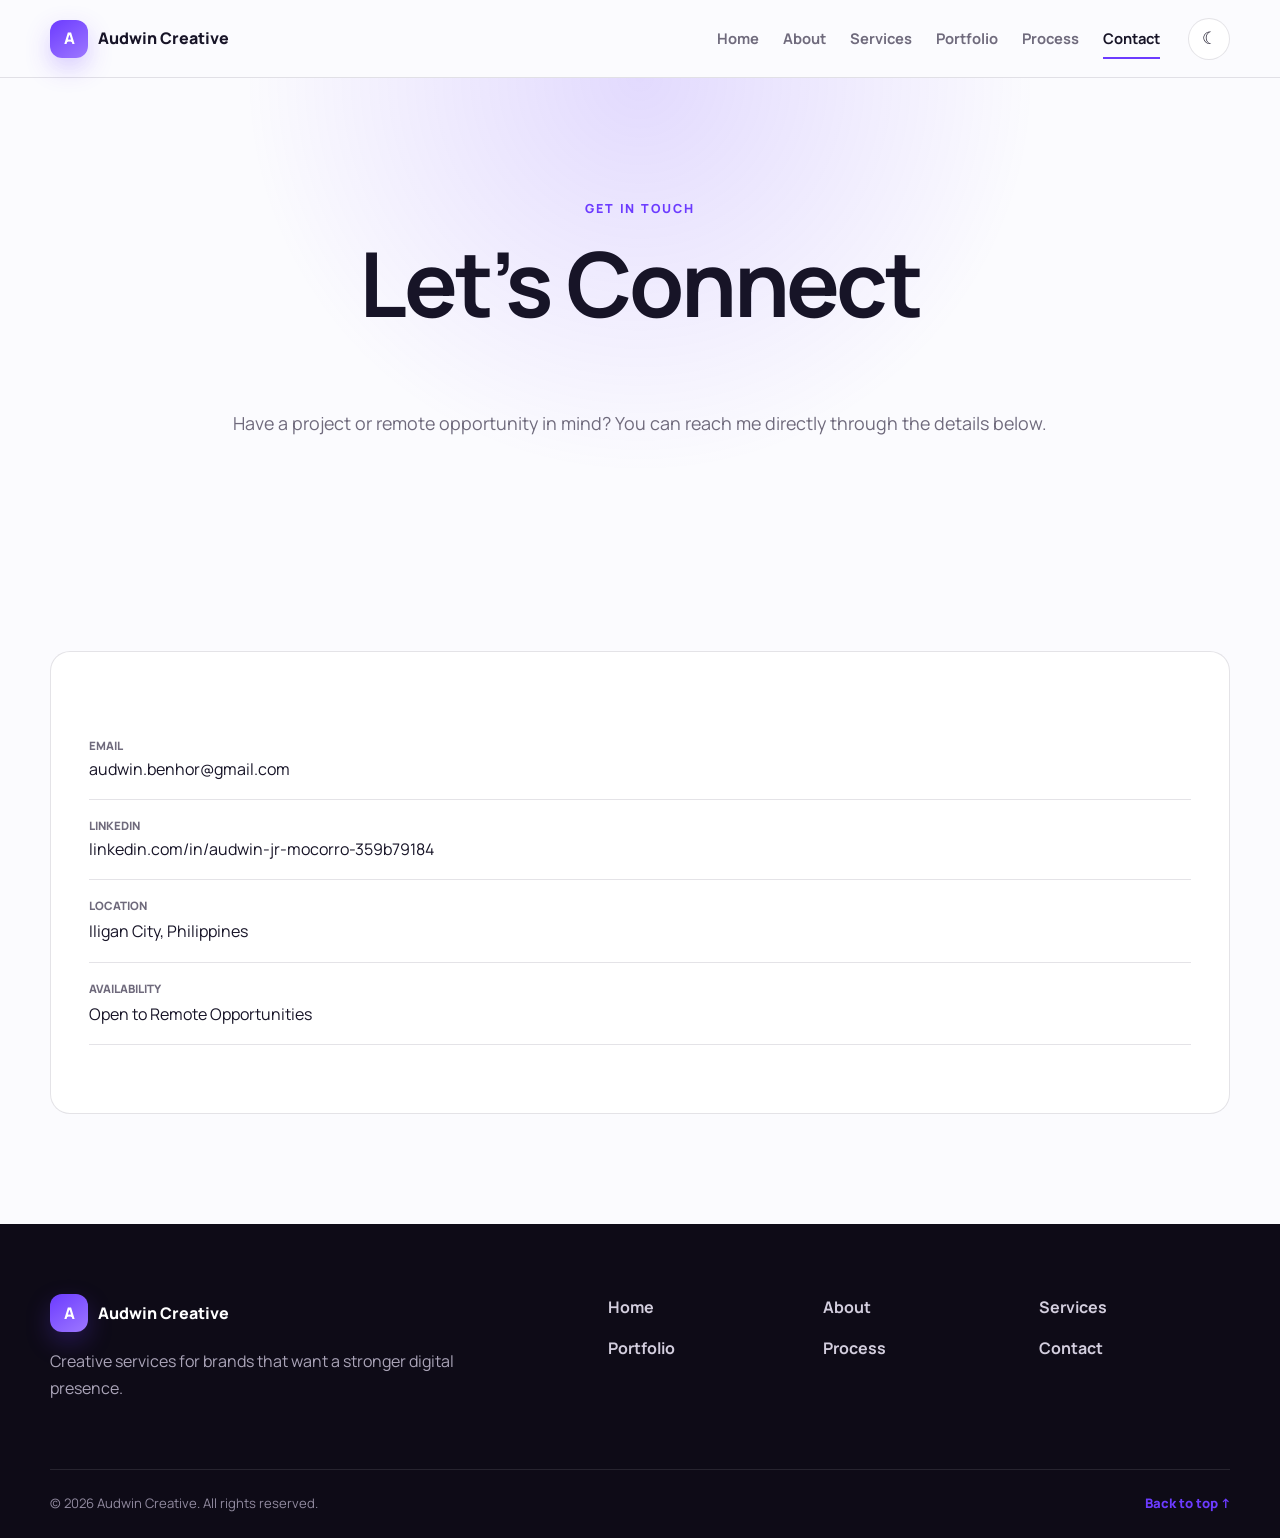
==== commit 9cc1c9bb: "Add files via upload" ====
--- a/contact.html
+++ b/contact.html
@@ -1,49 +1,56 @@
 <!DOCTYPE html>
-
 <html lang="en">
 <head>
-<meta charset="utf-8"/>
-<meta content="width=device-width, initial-scale=1.0" name="viewport"/>
-<meta content="Contact Audwin Mocorro for web development, WordPress, UI/UX design, graphic design, social media management or video editing projects." name="description"/>
-<title>Contact Audwin Mocorro | Start a Creative Project</title>
-<link href="https://fonts.googleapis.com" rel="preconnect"/>
-<link crossorigin="" href="https://fonts.gstatic.com" rel="preconnect"/>
-<link href="https://fonts.googleapis.com/css2?family=Manrope:wght@400;500;600;700;800&amp;family=Playfair+Display:wght@600;700&amp;display=swap" rel="stylesheet"/>
-<link href="style.css" rel="stylesheet"/>
-<script defer="" src="script.js"></script>
-<meta content="index, follow, max-image-preview:large, max-snippet:-1, max-video-preview:-1" name="robots"/><link href="https://audwinportfolio.online/contact.html" rel="canonical"/><meta content="website" property="og:type"/><meta content="Audwin Mocorro Portfolio" property="og:site_name"/><meta content="Contact Audwin Mocorro | Start a Creative Project" property="og:title"/><meta content="Contact Audwin Mocorro for web development, WordPress, UI/UX design, graphic design, social media management or video editing projects." property="og:description"/><meta content="https://audwinportfolio.online/contact.html" property="og:url"/><meta content="summary_large_image" name="twitter:card"/><meta content="Contact Audwin Mocorro | Start a Creative Project" name="twitter:title"/><meta content="Contact Audwin Mocorro for web development, WordPress, UI/UX design, graphic design, social media management or video editing projects." name="twitter:description"/><script type="application/ld+json">{"@context": "https://schema.org", "@type": "WebPage", "name": "Contact Audwin Mocorro | Start a Creative Project", "description": "Contact Audwin Mocorro for web development, WordPress, UI/UX design, graphic design, social media management or video editing projects.", "url": "https://audwinportfolio.online/contact.html", "isPartOf": {"@type": "WebSite", "url": "https://audwinportfolio.online/", "name": "Audwin Mocorro Portfolio"}}</script></head>
+  <meta charset="UTF-8">
+  <meta name="viewport" content="width=device-width, initial-scale=1.0">
+  <meta name="description" content="Contact Audwin Creative for web development, UI/UX design, graphic design, social media, or video editing services.">
+  <title>Contact | Audwin Creative</title>
+  <link rel="preconnect" href="https://fonts.googleapis.com">
+  <link rel="preconnect" href="https://fonts.gstatic.com" crossorigin>
+  <link href="https://fonts.googleapis.com/css2?family=Manrope:wght@400;500;600;700;800&family=Playfair+Display:wght@600;700&display=swap" rel="stylesheet">
+  <link rel="stylesheet" href="style.css">
+  <script src="script.js" defer></script>
+</head>
 <body data-page="contact">
-<div aria-hidden="true" class="scroll-progress"><span></span></div>
-<header class="site-header"><div class="container nav-wrap"><a class="brand" href="index.html"><span class="brand-mark">A</span><span>Audwin Creative</span></a><button aria-controls="site-navigation" aria-expanded="false" aria-label="Open navigation" class="nav-toggle" type="button"><span></span><span></span><span></span></button><nav aria-label="Primary navigation" class="site-nav" id="site-navigation"><a data-nav="home" href="index.html">Home</a><a href="index.html#about">About</a><a href="index.html#services">Services</a><a href="index.html#portfolio">Portfolio</a><a data-nav="process" href="process.html">Process</a><a data-nav="contact" href="contact.html">Contact</a></nav><button aria-label="Switch color theme" class="theme-toggle" type="button"><span aria-hidden="true" class="theme-icon">☾</span></button></div></header>
-<main>
-<section class="page-header page-enter"><div class="container narrow reveal"><p class="eyebrow">Start a Conversation</p><h1>Let’s Work Together</h1><p>Tell me about your project, goals, timeline, and the services you need. I’ll review your message and get back to you as soon as possible.</p></div></section>
-<section class="section"><div class="container contact-layout">
-<div class="card contact-form-card reveal">
-<!-- Replace this form action with Formspree, EmailJS, your backend, or another form service -->
-<form action="#" id="contact-form" method="post" novalidate="">
-<div aria-live="polite" class="form-status" id="form-status" role="status"></div>
-<div class="form-grid">
-<div class="form-group"><label for="full-name">Full name <span aria-hidden="true">*</span></label><input aria-describedby="full-name-error" autocomplete="name" id="full-name" name="fullName" required="" type="text"/><small class="error-message" id="full-name-error"></small></div>
-<div class="form-group"><label for="email">Email address <span aria-hidden="true">*</span></label><input aria-describedby="email-error" autocomplete="email" id="email" name="email" required="" type="email"/><small class="error-message" id="email-error"></small></div>
-<div class="form-group"><label for="phone">Phone number</label><input aria-describedby="phone-error" autocomplete="tel" id="phone" name="phone" type="tel"/><small class="error-message" id="phone-error"></small></div>
-<div class="form-group"><label for="company">Company or business name</label><input autocomplete="organization" id="company" name="company" type="text"/></div>
-<div class="form-group"><label for="service">Service needed <span aria-hidden="true">*</span></label><select aria-describedby="service-error" id="service" name="service" required=""><option value="">Select a service</option><option>Web Development</option><option>UI/UX Design</option><option>Graphic Design</option><option>Social Media Management</option><option>Video Editing</option><option>Multiple Services</option><option>Other</option></select><small class="error-message" id="service-error"></small></div>
-<div class="form-group"><label for="budget">Project budget <span aria-hidden="true">*</span></label><select aria-describedby="budget-error" id="budget" name="budget" required=""><option value="">Select a budget</option><option>Less than $500</option><option>$500–$1,000</option><option>$1,000–$2,500</option><option>$2,500–$5,000</option><option>More than $5,000</option><option>Not sure yet</option></select><small class="error-message" id="budget-error"></small></div>
-<div class="form-group form-full"><label for="deadline">Preferred project deadline</label><input aria-describedby="deadline-help" id="deadline" name="deadline" type="date"/><small class="field-help" id="deadline-help">Choose an approximate target date if available.</small></div>
-<div class="form-group form-full"><label for="description">Project description <span aria-hidden="true">*</span></label><textarea aria-describedby="description-error description-help" id="description" minlength="20" name="description" placeholder="Describe your goals, audience, required deliverables, and any important details." required="" rows="7"></textarea><small class="field-help" id="description-help">Please provide at least 20 characters.</small><small class="error-message" id="description-error"></small></div>
-</div>
-<button class="btn btn-primary submit-btn" type="submit"><span class="submit-label">Send Project Details</span><span aria-hidden="true" class="loading-label"><span class="spinner"></span> Sending...</span></button>
-</form>
-</div>
-<aside class="card contact-panel reveal">
-<p class="eyebrow">Contact Information</p><h2>Let’s create something useful and memorable.</h2><p>Use the project form to share your goals, timeline, and the creative services you need.</p>
-<!-- Replace all dummy contact details below with your real information -->
+  <div class="scroll-progress" aria-hidden="true"><span></span></div>
+  <header class="site-header"><div class="container nav-wrap"><a class="brand" href="index.html"><span class="brand-mark">A</span><span>Audwin Creative</span></a><button class="nav-toggle" type="button" aria-label="Open navigation" aria-expanded="false" aria-controls="site-navigation"><span></span><span></span><span></span></button><nav class="site-nav" id="site-navigation" aria-label="Primary navigation"><a href="index.html" data-nav="home">Home</a><a href="index.html#about">About</a><a href="index.html#services">Services</a><a href="index.html#portfolio">Portfolio</a><a href="process.html" data-nav="process">Process</a><a href="contact.html" data-nav="contact">Contact</a></nav><button class="theme-toggle" type="button" aria-label="Switch color theme"><span class="theme-icon" aria-hidden="true">☾</span></button></div></header>
 
+  <main class="contact-page-main">
+    <section class="page-header contact-page-header page-enter">
+      <div class="container narrow reveal">
+        <p class="eyebrow">Get In Touch</p>
+        <h1>Let’s Connect</h1>
+        <p>Have a project or remote opportunity in mind? You can reach me directly through the details below.</p>
+      </div>
+    </section>
 
-</aside>
-</div></section>
-</main>
-<footer class="site-footer"><div class="container footer-grid"><div><a class="brand footer-brand" href="index.html"><span class="brand-mark">A</span><span>Audwin Creative</span></a><p>Creative services for brands that want a stronger digital presence.</p></div><nav aria-label="Footer navigation" class="footer-links"><a href="index.html">Home</a><a href="index.html#about">About</a><a href="index.html#services">Services</a><a href="index.html#portfolio">Portfolio</a><a href="process.html">Process</a><a href="testimonials.html">Testimonials</a><a href="contact.html">Contact</a></nav></div><div class="container footer-bottom"><span>© <span data-current-year=""></span> Audwin Creative. All rights reserved.</span><a class="text-link" href="#top">Back to top ↑</a></div></footer>
-<button aria-label="Scroll to top" class="scroll-top" type="button">↑</button>
+    <section class="section contact-info-section">
+      <div class="container contact-info-wrap">
+        <aside class="card contact-panel contact-panel-large reveal">
+          <ul class="contact-list contact-list-large">
+            <li>
+              <span>Email</span>
+              <a href="mailto:audwin.benhor@gmail.com">audwin.benhor@gmail.com</a>
+            </li>
+            <li>
+              <span>LinkedIn</span>
+              <a href="https://www.linkedin.com/in/audwin-jr-mocorro-359b79184/" target="_blank" rel="noopener noreferrer">linkedin.com/in/audwin-jr-mocorro-359b79184</a>
+            </li>
+            <li>
+              <span>Location</span>
+              <p>Iligan City, Philippines</p>
+            </li>
+            <li>
+              <span>Availability</span>
+              <p>Open to Remote Opportunities</p>
+            </li>
+          </ul>
+        </aside>
+      </div>
+    </section>
+  </main>
+
+  <footer class="site-footer"><div class="container footer-grid"><div><a class="brand footer-brand" href="index.html"><span class="brand-mark">A</span><span>Audwin Creative</span></a><p>Creative services for brands that want a stronger digital presence.</p></div><nav class="footer-links" aria-label="Footer navigation"><a href="index.html">Home</a><a href="index.html#about">About</a><a href="index.html#services">Services</a><a href="index.html#portfolio">Portfolio</a><a href="process.html">Process</a><a href="contact.html">Contact</a></nav></div><div class="container footer-bottom"><span>© <span data-current-year></span> Audwin Creative. All rights reserved.</span><a href="#top" class="text-link">Back to top ↑</a></div></footer>
+  <button class="scroll-top" type="button" aria-label="Scroll to top">↑</button>
 </body>
 </html>
